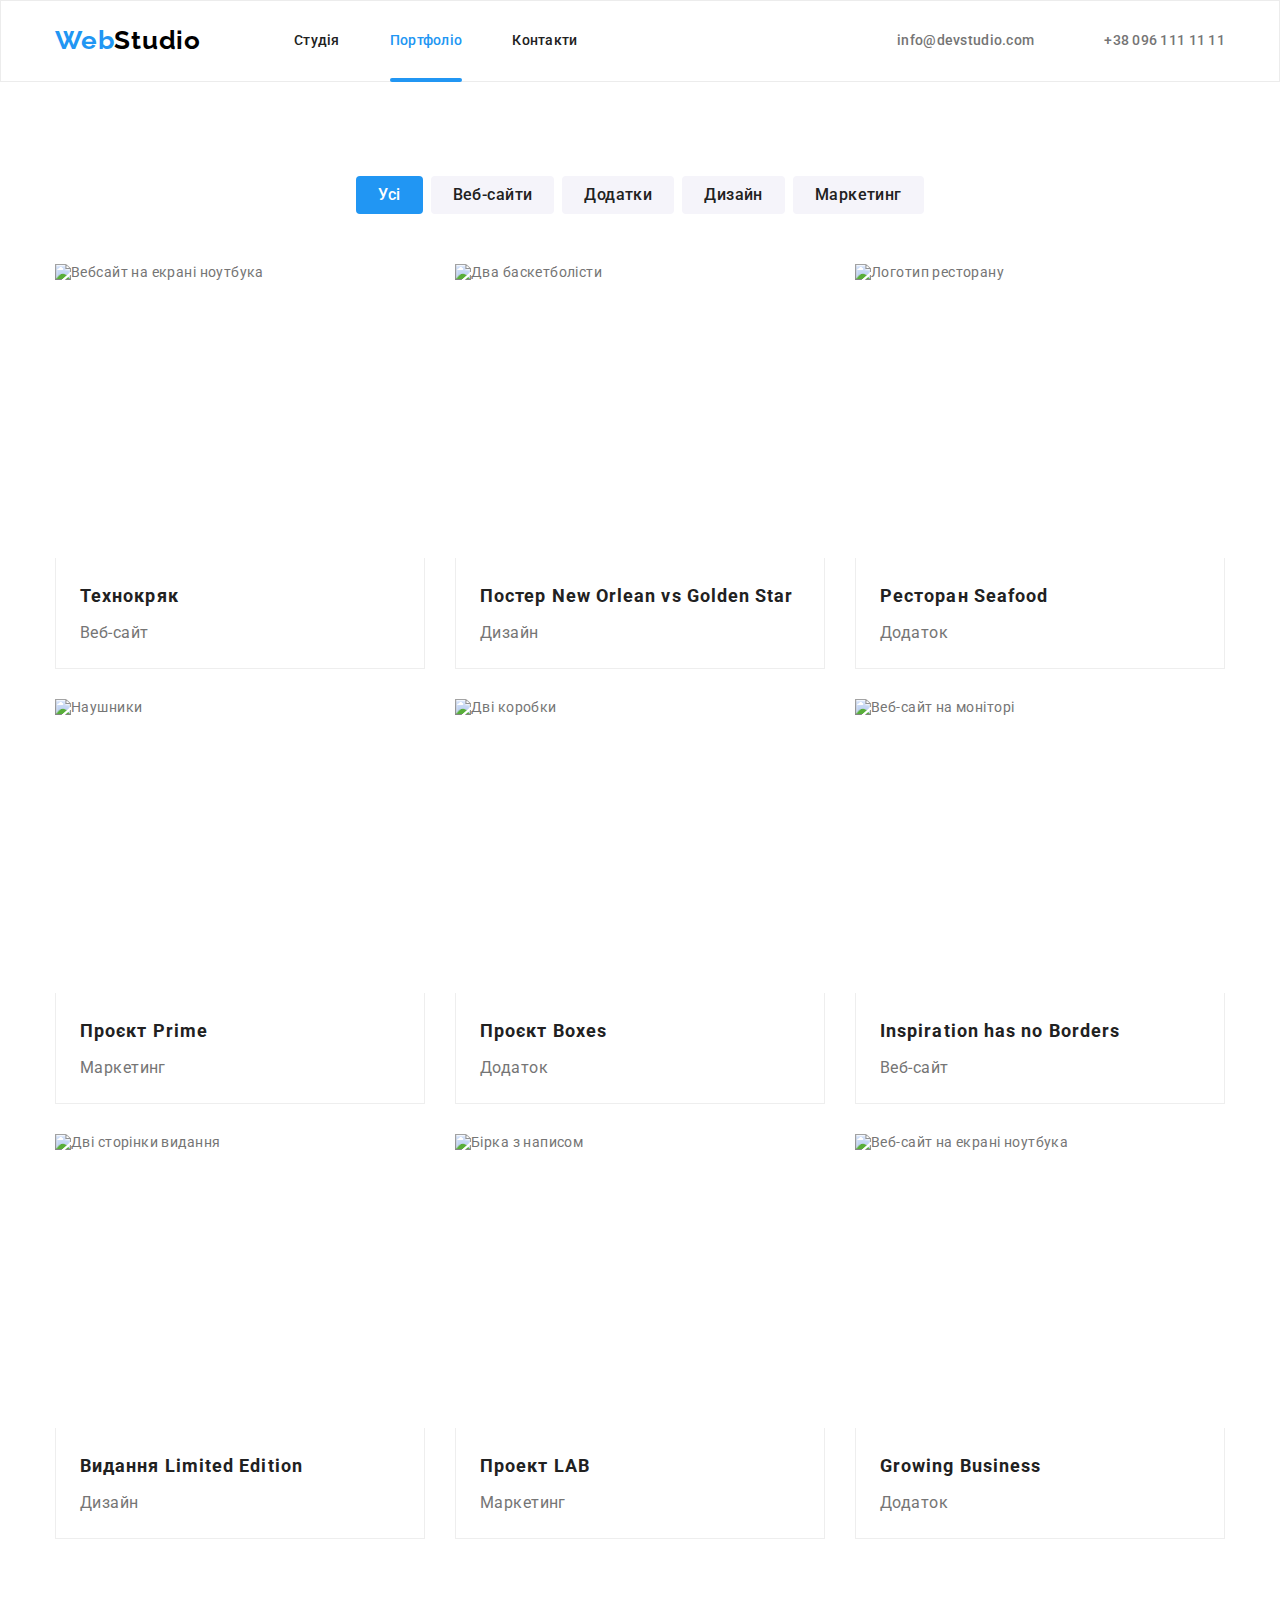
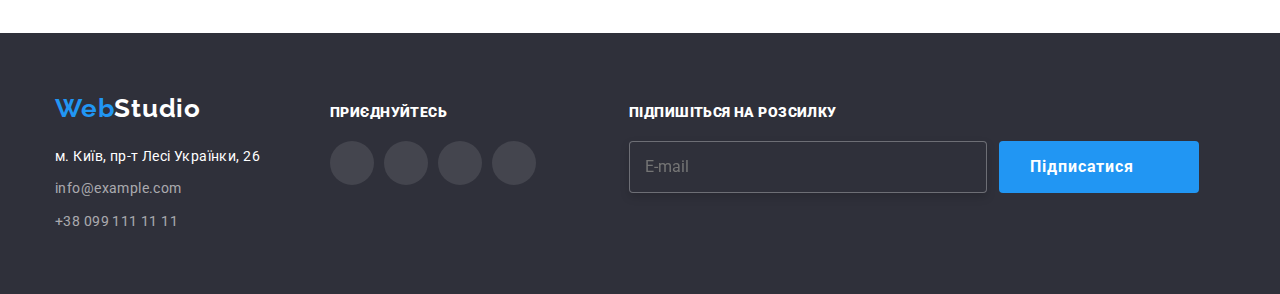
==== portfolio.html @ 6ce3f1c7 "Змінені класи за методологією BEM на всіх сторінках, підключений Sass" ====
<!DOCTYPE html>
<html lang="uk">
  <head>
    <meta charset="UTF-8" />
    <meta http-equiv="X-UA-Compatible" content="IE=edge" />
    <meta name="viewport" content="width=device-width, initial-scale=1.0" />
    <title>Document</title>
    <link rel="preconnect" href="https://fonts.googleapis.com" />
    <link rel="preconnect" href="https://fonts.gstatic.com" crossorigin />
    <link
      href="https://fonts.googleapis.com/css2?family=Raleway:wght@700&family=Roboto:wght@400;500;700;900&display=swap"
      rel="stylesheet"
    />
    <link
      rel="stylesheet"
      href="https://cdnjs.cloudflare.com/ajax/libs/modern-normalize/1.1.0/modern-normalize.min.css"
    />
    <link rel="stylesheet" href="./css/styles.css" />
  </head>
  <body>
    <!--Site header-->
    <header class="header">
      <div class="header__container container flex">
        <!-- Logo -->
        <a
          class="header__logo logo logo--dark list"
          href="./index.html"
          lang="en"
        >
          <span class="logo__part logo__part--accent">Web</span>Studio
        </a>

        <!-- Header navigation -->
        <nav class="nav flex">
          <ul class="nav__list list flex">
            <li class="nav__item">
              <a class="nav__link" href="./index.html">Студія</a>
            </li>
            <li class="nav__item">
              <a class="nav__link nav__link--current" href="./portfolio.html"
                >Портфоліо</a
              >
            </li>
            <li class="nav__item">
              <a class="nav__link" href="">Контакти</a>
            </li>
          </ul>
        </nav>

        <!-- Contacts of header -->
        <ul class="header__group list flex">
          <li class="header__item">
            <a class="header__link" href="mailto:info@devstudio.com" lang="en">
              <svg class="header__icon" width="16" height="12">
                <use href="./images/icon/icons.svg#message"></use>
              </svg>
              info@devstudio.com
            </a>
          </li>
          <li class="header__item">
            <a class="header__link" href="tel:+380961111111">
              <svg class="header__icon" width="10" height="16">
                <use href="./images/icon/icons.svg#tel"></use>
              </svg>
              +38 096 111 11 11
            </a>
          </li>
        </ul>
      </div>
    </header>

    <!-- Unique page content -->
    <main>
      <!-- Portfolio -->
      <section class="portfolio section">
        <div class="container">
          <h1 class="visually-hidden">Портфоліо</h1>
          <!-- Portfolio-button -->
          <ul class="portfolio__nav-list list flex">
            <li class="portfolio__nav-item">
              <button
                class="btn-secondary btn-secondary--current"
                type="button"
              >
                Усі
              </button>
            </li>
            <li class="portfolio__nav-item">
              <button class="btn-secondary" type="button">Веб-сайти</button>
            </li>
            <li class="portfolio__nav-item">
              <button class="btn-secondary" type="button">Додатки</button>
            </li>
            <li class="portfolio__nav-item">
              <button class="btn-secondary" type="button">Дизайн</button>
            </li>
            <li class="portfolio__nav-item">
              <button class="btn-secondary" type="button">Маркетинг</button>
            </li>
          </ul>

          <!-- Portfolio-examples -->
          <ul class="portfolio__examples list card-set">
            <li class="portfolio__ex-item card-set-item">
              <a class="portfolio__examples-box" href="">
                <div class="portfolio__overlay-box">
                  <img
                    src="./images/Portfolio/img-1.jpg"
                    alt="Вебсайт на екрані ноутбука"
                    width="370"
                    height="294"
                  />
                  <p class="portfolio__overlay">
                    Ресурс пропонує комплексні пропозиції з різним рівнем
                    функціоналу та сервісів. Все це дозволить відвідувачу
                    отримати вичерпні відомості про компанію чи приватну особу.
                  </p>
                </div>
                <div class="portfolio__title-box">
                  <h2 class="portfolio__title">Технокряк</h2>
                  <p class="portfolio__text">Веб-сайт</p>
                </div>
              </a>
            </li>
            <li class="portfolio__ex-item card-set-item">
              <a href="" class="portfolio__examples-box">
                <div class="portfolio__overlay-box">
                  <img
                    src="./images/Portfolio/img-2.jpg"
                    alt="Два баскетболісти"
                    width="370"
                    height="294"
                  />
                  <p class="portfolio__overlay">
                    Ресурс пропонує комплексні пропозиції з різним рівнем
                    функціоналу та сервісів. Все це дозволить відвідувачу
                    отримати вичерпні відомості про компанію чи приватну особу.
                  </p>
                </div>

                <div class="portfolio__title-box">
                  <h2 class="portfolio__title">
                    Постер New Orlean vs Golden Star
                  </h2>
                  <p class="portfolio__text">Дизайн</p>
                </div>
              </a>
            </li>
            <li class="portfolio__ex-item card-set-item">
              <a class="portfolio__examples-box" href="">
                <div class="portfolio__overlay-box">
                  <img
                    src="./images/Portfolio/img-3.jpg"
                    alt="Логотип ресторану"
                    width="370"
                    height="294"
                  />
                  <p class="portfolio__overlay">
                    Ресурс пропонує комплексні пропозиції з різним рівнем
                    функціоналу та сервісів. Все це дозволить відвідувачу
                    отримати вичерпні відомості про компанію чи приватну особу.
                  </p>
                </div>

                <div class="portfolio__title-box">
                  <h2 class="portfolio__title">Ресторан Seafood</h2>
                  <p class="portfolio__text">Додаток</p>
                </div>
              </a>
            </li>
            <li class="portfolio__ex-item card-set-item">
              <a class="portfolio__examples-box" href="">
                <div class="portfolio__overlay-box">
                  <img
                    src="./images/Portfolio/img-4.jpg"
                    alt="Наушники"
                    width="370"
                    height="294"
                  />
                  <p class="portfolio__overlay">
                    Ресурс пропонує комплексні пропозиції з різним рівнем
                    функціоналу та сервісів. Все це дозволить відвідувачу
                    отримати вичерпні відомості про компанію чи приватну особу.
                  </p>
                </div>

                <div class="portfolio__title-box">
                  <h2 class="portfolio__title">Проєкт Prime</h2>
                  <p class="portfolio__text">Маркетинг</p>
                </div>
              </a>
            </li>
            <li class="portfolio__ex-item card-set-item">
              <a class="portfolio__examples-box" href="">
                <div class="portfolio__overlay-box">
                  <img
                    src="./images/Portfolio/img-5.jpg"
                    alt="Дві коробки"
                    width="370"
                    height="294"
                  />
                  <p class="portfolio__overlay">
                    Ресурс пропонує комплексні пропозиції з різним рівнем
                    функціоналу та сервісів. Все це дозволить відвідувачу
                    отримати вичерпні відомості про компанію чи приватну особу.
                  </p>
                </div>

                <div class="portfolio__title-box">
                  <h2 class="portfolio__title">Проєкт Boxes</h2>
                  <p class="portfolio__text">Додаток</p>
                </div>
              </a>
            </li>
            <li class="portfolio__ex-item card-set-item">
              <a class="portfolio__examples-box" href="">
                <div class="portfolio__overlay-box">
                  <img
                    src="./images/Portfolio/img-6.jpg"
                    alt="Веб-сайт на моніторі"
                    width="370"
                    height="294"
                  />
                  <p class="portfolio__overlay">
                    Ресурс пропонує комплексні пропозиції з різним рівнем
                    функціоналу та сервісів. Все це дозволить відвідувачу
                    отримати вичерпні відомості про компанію чи приватну особу.
                  </p>
                </div>

                <div class="portfolio__title-box">
                  <h2 class="portfolio__title">Inspiration has no Borders</h2>
                  <p class="portfolio__text">Веб-сайт</p>
                </div>
              </a>
            </li>
            <li class="portfolio__ex-item card-set-item">
              <a class="portfolio__examples-box" href="">
                <div class="portfolio__overlay-box">
                  <img
                    src="./images/Portfolio/img-7.jpg"
                    alt="Дві сторінки видання"
                    width="370"
                    height="294"
                  />
                  <p class="portfolio__overlay">
                    Ресурс пропонує комплексні пропозиції з різним рівнем
                    функціоналу та сервісів. Все це дозволить відвідувачу
                    отримати вичерпні відомості про компанію чи приватну особу.
                  </p>
                </div>

                <div class="portfolio__title-box">
                  <h2 class="portfolio__title">Видання Limited Edition</h2>
                  <p class="portfolio__text">Дизайн</p>
                </div>
              </a>
            </li>
            <li class="portfolio__ex-item card-set-item">
              <a class="portfolio__examples-box" href="">
                <div class="portfolio__overlay-box">
                  <img
                    src="./images/Portfolio/img-8.jpg"
                    alt="Бірка з написом"
                    width="370"
                    height="294"
                  />
                  <p class="portfolio__overlay">
                    Ресурс пропонує комплексні пропозиції з різним рівнем
                    функціоналу та сервісів. Все це дозволить відвідувачу
                    отримати вичерпні відомості про компанію чи приватну особу.
                  </p>
                </div>

                <div class="portfolio__title-box">
                  <h2 class="portfolio__title">Проект LAB</h2>
                  <p class="portfolio__text">Маркетинг</p>
                </div>
              </a>
            </li>
            <li class="portfolio__ex-item card-set-item">
              <a class="portfolio__examples-box" href="">
                <div class="portfolio__overlay-box">
                  <img
                    src="./images/Portfolio/img-9.jpg"
                    alt="Веб-сайт на екрані ноутбука"
                    width="370"
                    height="294"
                  />
                  <p class="portfolio__overlay">
                    Ресурс пропонує комплексні пропозиції з різним рівнем
                    функціоналу та сервісів. Все це дозволить відвідувачу
                    отримати вичерпні відомості про компанію чи приватну особу.
                  </p>
                </div>

                <div class="portfolio__title-box">
                  <h2 class="portfolio__title">Growing Business</h2>
                  <p class="portfolio__text">Додаток</p>
                </div>
              </a>
            </li>
          </ul>
        </div>
      </section>
    </main>

    <!-- Site footer -->
    <footer class="footer">
      <div class="footer__container container flex">
        <div class="footer__box flex">
          <a
            class="footer__logo logo logo--light list"
            href="./index.html"
            lang="en"
          >
            <span class="logo__part logo__part--accent">Web</span>Studio
          </a>

          <address>
            <ul class="footer__contacts list flex">
              <li class="footer__item">
                <a
                  class="footer__link-address"
                  href="https://goo.gl/maps/7B43qDcCQsnkixif7"
                  target="_blank"
                  rel="noopener noreferrer"
                >
                  м. Київ, пр-т Лесі Українки, 26
                </a>
              </li>
              <li class="footer__item">
                <a
                  class="footer__link-touch"
                  href="mailto:info@example.com"
                  lang="en"
                  >info@example.com</a
                >
              </li>
              <li class="footer__item">
                <a class="footer__link-touch" href="tel:+380991111111"
                  >+38 099 111 11 11</a
                >
              </li>
            </ul>
          </address>
        </div>

        <!-- Join -->
        <div class="footer__join flex">
          <h2 class="footer__join-title">
            <strong>Приєднуйтесь</strong>
          </h2>
          <ul class="social list">
            <li class="social__item">
              <a
                class="social__link social__link--secondary"
                href=""
                target="_blank"
                rel="noopener nofollower"
                aria-label="Instagram"
              >
                <svg class="social__icon" width="20" height="20">
                  <use href="./images/icon/icons.svg#instagram"></use>
                </svg>
              </a>
            </li>
            <li class="social__item">
              <a
                class="social__link social__link--secondary"
                href=""
                target="_blank"
                rel="noopener nofollower"
                aria-label="Twitter"
              >
                <svg class="social__icon" width="20" height="20">
                  <use href="./images/icon/icons.svg#twitter"></use>
                </svg>
              </a>
            </li>
            <li class="social__item">
              <a
                class="social__link social__link--secondary"
                href=""
                target="_blank"
                rel="noopener nofollower"
                aria-label="Facebook"
              >
                <svg class="social__icon" width="20" height="20">
                  <use href="./images/icon/icons.svg#facebook"></use>
                </svg>
              </a>
            </li>
            <li class="social__item">
              <a
                class="social__link social__link--secondary"
                href=""
                target="_blank"
                rel="noopener nofollower"
                aria-label="LinkedIn"
              >
                <svg class="social__icon" width="20" height="20">
                  <use href="./images/icon/icons.svg#linkedin"></use>
                </svg>
              </a>
            </li>
          </ul>
        </div>

        <!-- Mailing -->
        <div class="footer__mailing flex">
          <h2 class="footer__mailing-title">
            <strong>Підпишіться на розсилку</strong>
          </h2>
          <form class="mail-form flex" name="mailing-form">
            <!-- <label> -->
            <input
              class="mail-form__input"
              type="email"
              name="mailing-email"
              placeholder="E-mail"
            />
            <!-- </label> -->
            <button class="btn-primary" type="submit">
              Підписатися
              <svg width="24" height="24">
                <use href="./images/icon/icons.svg#mailing-icon"></use>
              </svg>
            </button>
          </form>
        </div>
      </div>
    </footer>
  </body>
</html>
---- css/styles.css ----
:root {
    --accent-color: #2196F3;
    --primary-white-color: #FFFFFF;

    /* bg color */
    --secondary-bg-color: #F5F4FA;
    --hero-footer-bgc: #2F303A;
    --caption-bg-color: rgba(47, 48, 58, 0.8);
    --portf-overlay-bgc: rgba(33, 150, 243, 0.9);

    /* text color */
    --primary-text-color: #757575;
    --title-text-color: #212121;
    --primary-black-color: #000000;
    --contacts-footer-color: rgba(255, 255, 255, 0.6);

    /* for border */
    --header-border-cl: #ECECEC;
    --portfolio-border-cl: #EEEEEE;
    --btn-box-shadow: 0px 4px 4px rgba(0, 0, 0, 0.15);

    /* for flex */
    --indent: 30px;
    --item: 3;

    /* for svg */
    --svg-primary-color: #AFB1B8;
    --svg-bgc-footer: rgba(255, 255, 255, 0.1);

    /* for transition */
    --duration-timing: 250ms cubic-bezier(0.4, 0, 0.2, 1);

}

body {
    color: var(--primary-text-color);
    background-color: var(--primary-white-color);

    font-family: 'Roboto', sans-serif;
    font-size: 14px;
    letter-spacing: 0.03em;
}

/* Утиліти */
h1, h2, h3, h4, h5, h6, p {
    margin-top: 0;
    margin-bottom: 0;
}

a {
    text-decoration: none;
    color: currentColor;
}

img {
    display: block;
    max-width: 100%;
    height: auto;
}

svg {
    fill: currentColor;
}

/* Visually hidden */
.visually-hidden {
    position: absolute;
    width: 1px;
    height: 1px;
    margin: -1px;
    border: 0;
    padding: 0;
    white-space: nowrap;
    clip-path: inset(100%);
    clip: rect(0 0 0 0);
    overflow: hidden;
}

.list {
    margin: 0;
    padding: 0;
    list-style: none;
}

.container {
    margin-left: auto;
    margin-right: auto;
    width: 1200px;
    padding-left: 15px;
    padding-right: 15px;
}

/* Section / Title / Subtitle */
.section {
    padding-top: 94px;
    padding-bottom: 94px;
}

.section-title {
    margin-bottom: 50px;
    color: var(--title-text-color);

    font-size: 36px;
    line-height: 1.16;
    text-align: center;
}

.subtitle {
    margin-bottom: 10px;

    line-height: 1.14;
    text-transform: uppercase;
}

/* For flex */
.flex {
    display: flex;
}

.card-set {
    display: flex;
    flex-wrap: wrap;
    gap: var(--indent);
}

.card-set-item {
    flex-basis: calc((100% - var(--indent) * (var(--item) - 1)) / var(--item));
}

/* LOGO */
.logo {
    display: block;

    font-family: 'Raleway', sans-serif;
    font-weight: 700;
    font-size: 26px;
    line-height: 1.2;
    letter-spacing: 0.03em;
    text-decoration: none;
}

.logo--dark {
    color: var(--primary-black-color);
}

.logo--light {
    color: var(--primary-white-color);
}

.logo__part--accent {
    color: var(--accent-color);
}

/* SOCIAL LINKS */
.social {
    display: flex;
    align-items: center;
    justify-content: center;
    gap: 10px;

}

.social__link {
    display: flex;
    width: 44px;
    height: 44px;
    border-radius: 50%;

    align-items: center;
    justify-content: center;
}

.social__icon {
    fill: currentColor;
}

/* social link primary (section "team") */
.social__link--primary {
    color: var(--svg-primary-color);
    transition: color var(--duration-timing), background-color var(--duration-timing);
}

.social__link--primary:hover,
.social__link--primary:focus {
    background-color: var(--accent-color);
    color: var(--primary-white-color);
}
/* social link secondary (section "footer") */
.social__link--secondary {
    color: var(--primary-white-color);
    background-color: var(--svg-bgc-footer);
    
    transition: background-color var(--duration-timing);
}

.social__link--secondary:hover,
.social__link--secondary:focus {
    background-color: var(--accent-color);
}

/* BUTTON */
.btn-primary {
    display: flex;
    align-items: center;
    justify-content: center;
    gap: 10px;

    min-width: 200px;
    min-height: 50px;
    padding-top: 10px;
    padding-bottom: 10px;

    font-family: inherit;
    font-weight: 700;
    font-size: 16px;
    line-height: 1.88;
    letter-spacing: 0.06em;

    cursor: pointer;

    border: 0;
    border-radius: 4px;
    background-color: var(--accent-color);
    color: var(--primary-white-color);

    transition: box-shadow var(--duration-timing);
}

.btn-primary:hover,
.btn-primary:focus {
    box-shadow: var(--btn-box-shadow);
}

.btn-secondary {
    padding: 6px 22px;

    font-family: inherit;
    font-weight: 500;
    font-size: 16px;
    line-height: 1.63;
    letter-spacing: inherit;

    cursor: pointer;

    border: 0;
    border-radius: 4px;
    background-color: var(--secondary-bg-color);
    color: var(--title-text-color);

    transition: color var(--duration-timing), background-color var(--duration-timing), box-shadow var(--duration-timing);
}

.btn-secondary--current {
    background-color: var(--accent-color);
    color: var(--primary-white-color);
}

.btn-secondary:hover,
.btn-secondary:focus {
    background-color: var(--accent-color);
    color: var(--primary-white-color);

    box-shadow: 0px 3px 1px rgba(0, 0, 0, 0.1), 0px 1px 2px rgba(0, 0, 0, 0.08), 0px 2px 2px rgba(0, 0, 0, 0.12);
}

/* Close btn */
.close-btn {
    position: absolute;
    top: 8px;
    right: 8px;

    display: flex;
    align-items: center;
    justify-content: center;
    width: 30px;
    height: 30px;
    padding: 0;

    border: 1px solid rgba(0, 0, 0, 0.1);
    border-radius: 50%;
    background-color: var(--primary-white-color);

    cursor: pointer;
}


.close-btn__icon {
    display: flex;
    align-items: center;
    justify-content: center;

    transition: fill var(--duration-timing);
}

.close-btn:hover .close-btn__icon,
.close-btn:focus .close-btn__icon {
    fill: var(--accent-color);
}


/* Page "Студія" */

/* Header */
.header {
    border: 1px solid var(--header-border-cl);
}

.header__container {
    align-items: center;
}

.header__logo {
    margin-right: 93px;
}

/* Header navigation */
.nav__list {
    display: flex;
    align-items: center;
    gap: 50px;
}

.nav__link {
    position: relative;
    display: block;
    padding-top: 32px;
    padding-bottom: 32px;

    color: var(--title-text-color);

    font-weight: 500;
    line-height: 1.14;
    letter-spacing: 0.02em;

    transition: color var(--duration-timing);
}

.nav__link:hover,
.nav__link:focus {
    color: var(--accent-color);
}

.nav__link--current {
    color: var(--accent-color);
}

.nav__link--current::after {
    content: '';
    display: block;
    position: absolute;
    left: 0;
    bottom: -1px;
    
    width: 100%;
    height: 4px;
    border-radius: 2px;
    
    background-color: currentColor;
}

/* Header contacts */
.header__group {
    margin-left: auto;
    align-self: center;
    gap: 50px;
}

.header__link {
    display: flex;
    gap: 10px;
    padding-top: 32px;
    padding-bottom: 32px;

    color: var(--primary-text-color);

    font-weight: 500;
    line-height: 1.14;
    letter-spacing: 0.02em;
    text-decoration: none;

    transition: color var(--duration-timing);
}

.header__link:hover,
.header__link:focus {
    color: var(--accent-color);
}

/* Hero */
.hero {
    max-width: 1600px;
    margin-left: auto;
    margin-right: auto;
    padding-top: 200px;
    padding-bottom: 200px;

    background-image: linear-gradient(to right, rgba(47, 48, 58, 0.4), rgba(47, 48, 58, 0.4)), url(../images/hero/hero-img.jpg);
    background-color: var(--hero-footer-bgc);

}

.hero__container {
    flex-direction: column;
    align-items: center;
}

.hero__title {
    margin-bottom: 30px;
    width: 696px;

    color: var(--primary-white-color);

    font-weight: 900;
    font-size: 44px;
    line-height: 1.36;
    text-align: center;
    letter-spacing: 0.06em;
    text-transform: uppercase;
}

.hero__btn-primary {
    min-width: 216px;
    padding-left: 32px;
    padding-right: 32px;
}


/* Features */
.features__item {
    --item: 4;
}

.features__icon-box {
    width: 270px;
    height: 120px;
    margin-bottom: 30px;

    align-items: center;
    justify-content: center;

    background-color: var(--secondary-bg-color);
    border-radius: 4px;
}

.features__subtitle {
    color: var(--title-text-color);
}

.features__text {
    line-height: 1.71;
}

/* Work */

.work {
    padding-top: 0;
}

.work__item {
    position: relative;
}

.work__subtitle {
    position: absolute;
    left: 0;
    bottom: 0;
    z-index: 2;

    width: 370px;
    margin-bottom: 0;
    padding-top: 27px;
    padding-bottom: 27px;

    font-weight: 700;
    text-align: center;
    
    
    color: var(--primary-white-color);
    background-color: var(--caption-bg-color);
}

/* Team */
.team {
    background-color: var(--secondary-bg-color);
}

.team__list {
    --item: 4;
}

.team__item {
    box-shadow: 0px 1px 3px rgba(0, 0, 0, 0.12), 0px 1px 1px rgba(0, 0, 0, 0.14), 0px 2px 1px rgba(0, 0, 0, 0.2);
    border-radius: 0px 0px 4px 4px;
    
    background-color: var(--primary-white-color);
}

.team__employee-box {
    padding-top: 30px;
    padding-bottom: 30px;
    padding-left: 10px;
    padding-right: 10px;
}

.team__employee {
    margin-bottom: 10px;

    color: var(--title-text-color);

    font-weight: 500;
    font-size: 16px;
    line-height: 1.19;
    text-align: center;
}

.team__text {
    font-size: 16px;
    line-height: 1.19;
    text-align: center;

    margin-bottom: 16px;
}

/* Client */
.client__list {
    display: flex;
    gap: var(--indent);

    align-items: center;
    justify-content: center;
}

.client__link {
    display: flex;
    width: 170px;
    height: 92px;
    border: 1px solid var(--svg-primary-color);
    border-radius: 4px;

    align-items: center;
    justify-content: center;

    color: var(--svg-primary-color);

    transition: color var(--duration-timing), border var(--duration-timing);
}

.client__link:hover,
.client__link:focus {
    border: 1px solid var(--accent-color);
    color: var(--accent-color)
}

/* Footer */
.footer {
    padding-top: 60px;
    padding-bottom: 60px;

    background-color: var(--hero-footer-bgc)
}

.footer__container {
    align-items: baseline;
}

.footer__box {
    flex-direction: column;
}

.footer__logo {
    margin-bottom: 20px;
}

/* Footer contacts */

.footer__contacts {
    flex-direction: column;
}

.footer__item {
    color: var(--contacts-footer-color);

    line-height: 1.71;
    font-style: normal;

    text-decoration: none;
}

.footer__link-address {
    color: var(--primary-white-color);
}

.footer__link-touch {
    transition: color var(--duration-timing);
}

.footer__link-touch:hover,
.footer__link-touch:focus {
    color: var(--accent-color);
}

.footer__item:not(:last-child) {
    margin-bottom: 9px;
}

/* Join */
.footer__join {
    flex-direction: column;
    align-items: baseline;

    margin-left: 70px;
}

.footer__join-title {
    margin-bottom: 20px;

    font-size: 14px;
    line-height: 1.14;
    text-transform: uppercase;
    
    color: var(--primary-white-color)
}

/* Mailing */
.footer__mailing {
    flex-direction: column;
    align-items: baseline;

    margin-left: 93px;
}

.footer__mailing-title {
    margin-bottom: 20px;
    
    font-size: 14px;
    line-height: 1.14;
    text-transform: uppercase;
    
    color: var(--primary-white-color);
}

.mail-form {
    gap: 12px;
}

.mail-form__input {
    min-width: 358px;
    min-height: 50px;
    padding: 15px;

    font-size: 16px;
    line-height: 1.25;
  
    color: var(--contacts-footer-color);
    background-color: var(--hero-footer-bgc);
    border: 1px solid rgba(255, 255, 255, 0.3);
    filter: drop-shadow(0px 4px 4px rgba(0, 0, 0, 0.15));
    border-radius: 4px;
}


/* Backdrop */
.backdrop--hidden {
    opacity: 0;
    visibility: hidden;
    pointer-events: none;
}

.backdrop {
    position: fixed;
    top: 0;
    left: 0;
    width: 100%;
    height: 100%;
    z-index: 3;

    background-color: rgba(0, 0, 0, 0.2);

   opacity: 1;
   transition: opacity var(--duration-timing);
}

/* Order modal */
.order-modal {
    position: absolute;
    top: 50%;
    left: 50%;

    min-width: 528px;
    min-height: 581px;
    padding: 40px;

    background-color: var(--primary-white-color);
    box-shadow: 0px 1px 3px rgba(0, 0, 0, 0.12), 0px 1px 1px rgba(0, 0, 0, 0.14), 0px 2px 1px rgba(0, 0, 0, 0.2);
    border-radius: 4px;

    transform: translate(-50%, -50%) scale(1);
    transition: transform var(--duration-timing);
}

.backdrop--hidden .order-modal {
    transform: translate(-50%, -50%) scale(1.2);
}


/* Order group (user data) */

.order-modal__form-title {
    display: block;
    margin-bottom: 12px;

    font-size: 20px;
    line-height: 1.15;
    text-align: center;

    color: var(--title-text-color);
} 

.order-modal__group {
    margin-bottom: 20px;
}

.order-modal__wrap {
    position: relative;

    display: flex;
    flex-direction: column;
    gap: 4px;
    margin-bottom: 10px;
}

.order-modal__wrap:last-child {
    margin-bottom: 0;
}

.order-modal__label {
    font-size: 12px;
    line-height: 1.17;
    letter-spacing: 0.01em;
    
    color: var(--primary-text-color);
}

.order-modal__field {
    width: 100%;
    padding: 11px 42px;

    line-height: 1.17;
    letter-spacing: 0.01em;

    border: 1px solid rgba(33, 33, 33, 0.2);
    border-radius: 4px;
    outline: transparent;

    transition: border-color var(--duration-timing);
}

.order-modal__field:focus {
    border-color: var(--accent-color);
}

.order-modal__icon {
    position: absolute;
    display: block;
    bottom: 11px;
    left: 11px;

    fill: var(--title-text-color);

    transition: fill var(--duration-timing);
}

.order-modal__field:focus + .order-modal__icon {
    fill: var(--accent-color);
}

.order-modal__comment {
    width: 100%;
    min-height: 120px;
    padding: 12px 16px;
    resize: none;

    font-size: 12px;
    line-height: 1.17;
    letter-spacing: 0.01em;
    
    color: rgba(117, 117, 117, 0.5);
    border: 1px solid rgba(33, 33, 33, 0.2);
    border-radius: 4px;
    outline: transparent;

    transition: border-color var(--duration-timing);
}

.order-modal__comment:focus {
    border-color: var(--accent-color);
}

/* Order agreement */
.order-modal__agreement {
    align-items: center;
    justify-content: center;
    gap: 8px;
    margin-bottom: 30px;
}

.order-modal__uncheck {
    fill: var(--title-text-color);
}

.order-modal__checkbox:checked + .order-modal__check-icon > .order-modal__uncheck {
    opacity: 0;
}

.order-modal__check {
    opacity: 0;
}

.order-modal__checkbox:checked+.order-modal__check-icon > .order-modal__check {
    opacity: 1;
}

.order-modal__text {
    line-height: 1.71;

    color: var(--primary-text-color);
}

.order-modal__link {
    color: var(--accent-color);
    text-underline-position: under;
}

.order-modal__btn-primary {
    margin-left: auto;
    margin-right: auto;
}


/* Page "Портфоліо" */

/* Portfolio-button */
.portfolio__nav-list {
    justify-content: center;
    gap: 8px;
    margin-bottom: 50px;
}

/* Portfolio-examples */
.portfolio__examples-box {
    display: block;
    text-decoration: none;

    transition: box-shadow var(--duration-timing);
}

.portfolio__examples-box:hover,
.portfolio__examples-box:focus {
    box-shadow: 0px 1px 1px rgb(0 0 0 / 12%), 0px 4px 4px rgb(0 0 0 / 6%), 1px 4px 6px rgb(0 0 0 / 16%);
}

.portfolio__overlay-box {
    position: relative;
    overflow: hidden;
}

.portfolio__overlay {
    position: absolute;
    width: 100%;
    height: 100%;
    top: 0;
    left: 0;

    display: flex;
    align-items: center;
    padding: 24px;
    font-weight: 400;
    font-size: 18px;
    line-height: 1.56;

    transition: transform var(--duration-timing);
    transform: translateY(100%);

    color: var(--primary-white-color);
    background-color: var(--portf-overlay-bgc);

}

.portfolio__overlay-box:hover .portfolio__overlay {
    transform: translateY(0);
}

.portfolio__title-box {
    padding-top: 20px;
    padding-bottom: 20px;
    padding-left: 24px;
    padding-right: 24px;

    border: 1px solid var(--portfolio-border-cl);
    border-top: 0;
}

.portfolio__title {
    text-decoration: none;
    margin-bottom: 4px;

    color: var(--title-text-color);
        
    font-size: 18px;
    line-height: 2;
    letter-spacing: 0.06em;
}

.portfolio__text {
    color: var(--primary-text-color);

    font-size: 16px;
    line-height: 1.88;
}
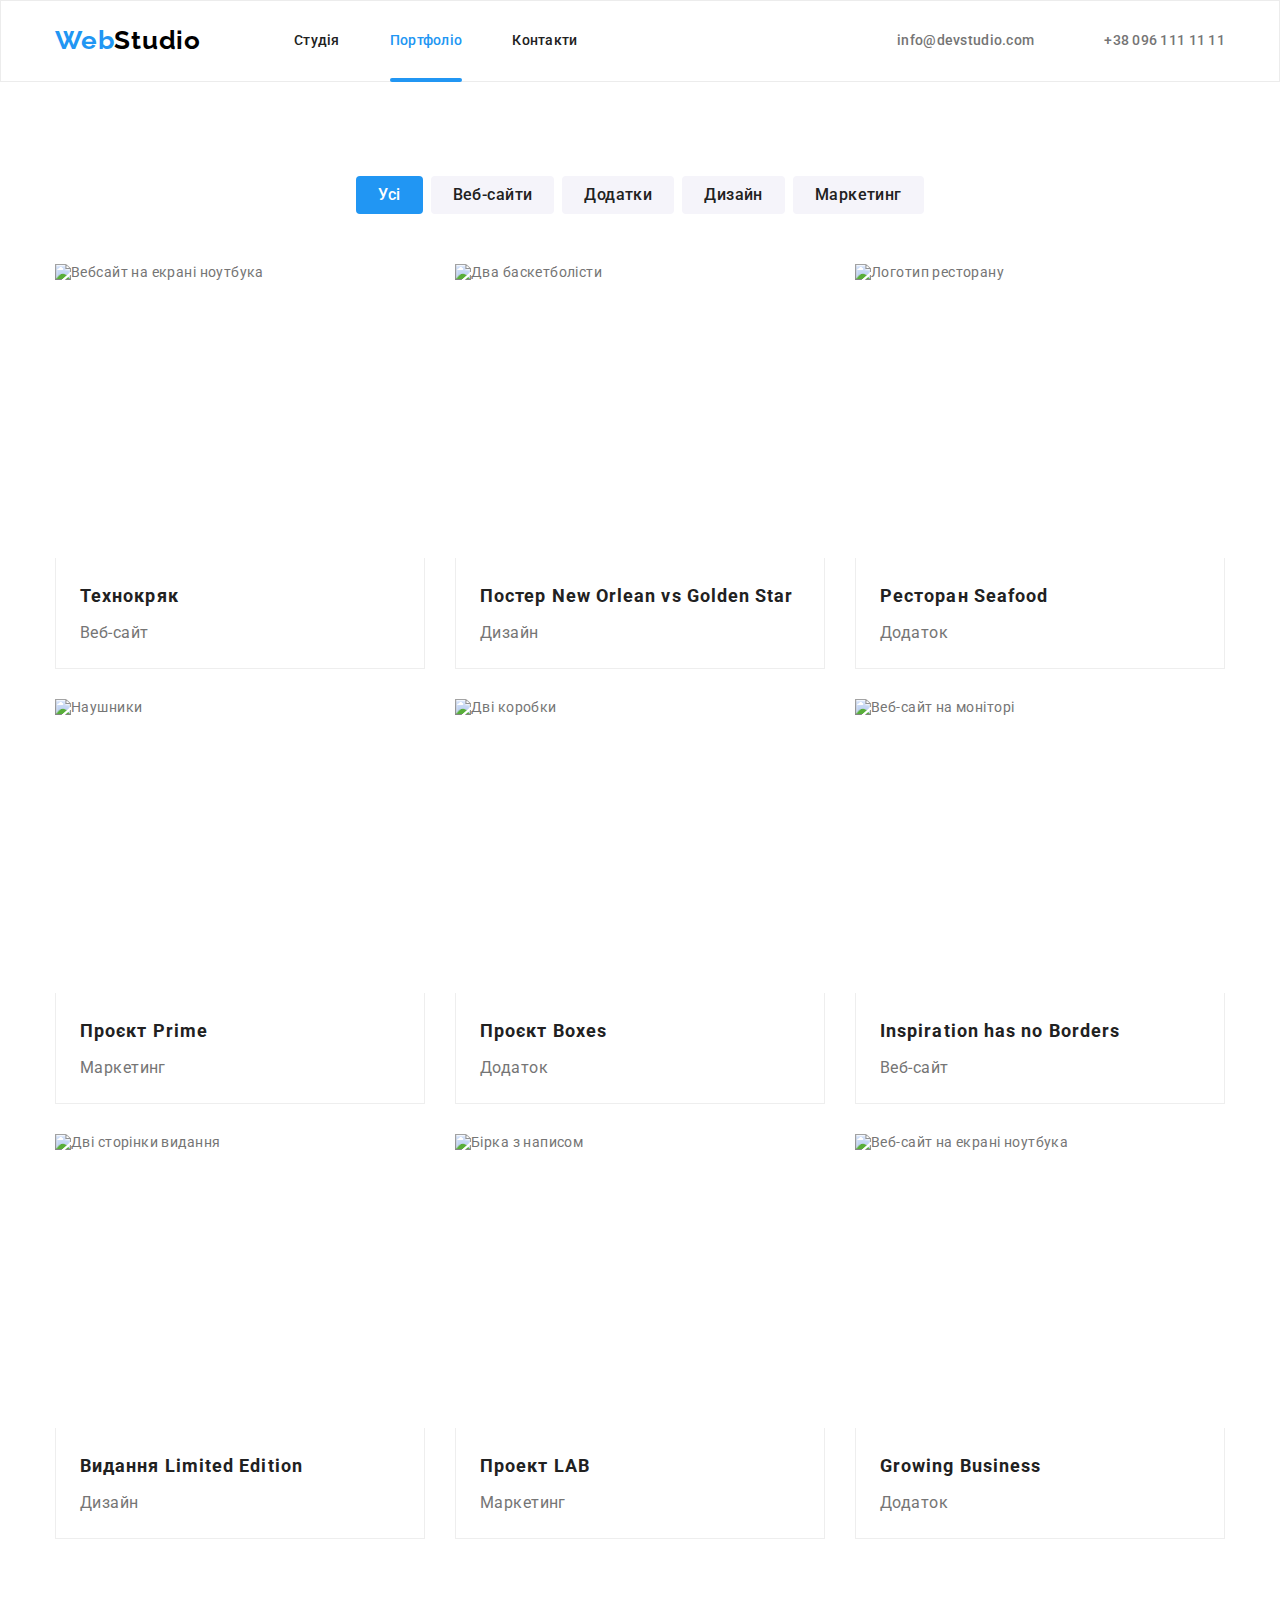
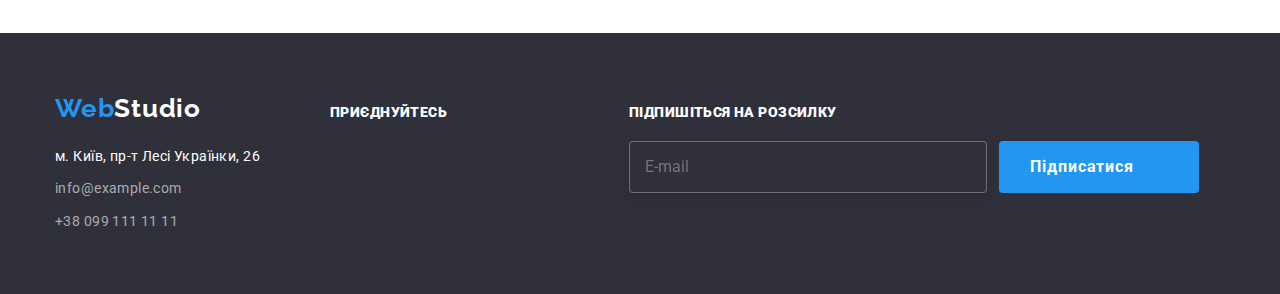
==== commit 7a69f695: "Зроблений рефакторинг зі змінними та плейсхолдерами" ====
--- a/portfolio.html
+++ b/portfolio.html
@@ -15,24 +15,20 @@
       rel="stylesheet"
       href="https://cdnjs.cloudflare.com/ajax/libs/modern-normalize/1.1.0/modern-normalize.min.css"
     />
-    <link rel="stylesheet" href="./css/styles.css" />
+    <link rel="stylesheet" href="./css/main.min.css" />
   </head>
   <body>
     <!--Site header-->
     <header class="header">
       <div class="header__container container flex">
         <!-- Logo -->
-        <a
-          class="header__logo logo logo--dark list"
-          href="./index.html"
-          lang="en"
-        >
+        <a class="header__logo logo logo--dark" href="./index.html" lang="en">
           <span class="logo__part logo__part--accent">Web</span>Studio
         </a>
 
         <!-- Header navigation -->
         <nav class="nav flex">
-          <ul class="nav__list list flex">
+          <ul class="nav__list flex">
             <li class="nav__item">
               <a class="nav__link" href="./index.html">Студія</a>
             </li>
@@ -48,7 +44,7 @@
         </nav>
 
         <!-- Contacts of header -->
-        <ul class="header__group list flex">
+        <ul class="header__group flex">
           <li class="header__item">
             <a class="header__link" href="mailto:info@devstudio.com" lang="en">
               <svg class="header__icon" width="16" height="12">
@@ -76,7 +72,7 @@
         <div class="container">
           <h1 class="visually-hidden">Портфоліо</h1>
           <!-- Portfolio-button -->
-          <ul class="portfolio__nav-list list flex">
+          <ul class="portfolio__nav-list flex">
             <li class="portfolio__nav-item">
               <button
                 class="btn-secondary btn-secondary--current"
@@ -100,203 +96,203 @@
           </ul>
 
           <!-- Portfolio-examples -->
-          <ul class="portfolio__examples list card-set">
-            <li class="portfolio__ex-item card-set-item">
-              <a class="portfolio__examples-box" href="">
-                <div class="portfolio__overlay-box">
+          <ul class="projects card-set">
+            <li class="projects__item card-set-item">
+              <a class="projects__link" href="">
+                <div class="projects__overlay-box">
                   <img
                     src="./images/Portfolio/img-1.jpg"
                     alt="Вебсайт на екрані ноутбука"
                     width="370"
                     height="294"
                   />
-                  <p class="portfolio__overlay">
-                    Ресурс пропонує комплексні пропозиції з різним рівнем
-                    функціоналу та сервісів. Все це дозволить відвідувачу
-                    отримати вичерпні відомості про компанію чи приватну особу.
-                  </p>
-                </div>
-                <div class="portfolio__title-box">
-                  <h2 class="portfolio__title">Технокряк</h2>
-                  <p class="portfolio__text">Веб-сайт</p>
-                </div>
-              </a>
-            </li>
-            <li class="portfolio__ex-item card-set-item">
-              <a href="" class="portfolio__examples-box">
-                <div class="portfolio__overlay-box">
+                  <p class="projects__overlay-txt">
+                    Ресурс пропонує комплексні пропозиції з різним рівнем
+                    функціоналу та сервісів. Все це дозволить відвідувачу
+                    отримати вичерпні відомості про компанію чи приватну особу.
+                  </p>
+                </div>
+                <div class="projects__about">
+                  <h2 class="projects__title">Технокряк</h2>
+                  <p class="projects__text">Веб-сайт</p>
+                </div>
+              </a>
+            </li>
+            <li class="projects__item card-set-item">
+              <a href="" class="projects__link">
+                <div class="projects__overlay-box">
                   <img
                     src="./images/Portfolio/img-2.jpg"
                     alt="Два баскетболісти"
                     width="370"
                     height="294"
                   />
-                  <p class="portfolio__overlay">
-                    Ресурс пропонує комплексні пропозиції з різним рівнем
-                    функціоналу та сервісів. Все це дозволить відвідувачу
-                    отримати вичерпні відомості про компанію чи приватну особу.
-                  </p>
-                </div>
-
-                <div class="portfolio__title-box">
-                  <h2 class="portfolio__title">
+                  <p class="projects__overlay-txt">
+                    Ресурс пропонує комплексні пропозиції з різним рівнем
+                    функціоналу та сервісів. Все це дозволить відвідувачу
+                    отримати вичерпні відомості про компанію чи приватну особу.
+                  </p>
+                </div>
+
+                <div class="projects__about">
+                  <h2 class="projects__title">
                     Постер New Orlean vs Golden Star
                   </h2>
-                  <p class="portfolio__text">Дизайн</p>
-                </div>
-              </a>
-            </li>
-            <li class="portfolio__ex-item card-set-item">
-              <a class="portfolio__examples-box" href="">
-                <div class="portfolio__overlay-box">
+                  <p class="projects__text">Дизайн</p>
+                </div>
+              </a>
+            </li>
+            <li class="projects__item card-set-item">
+              <a class="projects__link" href="">
+                <div class="projects__overlay-box">
                   <img
                     src="./images/Portfolio/img-3.jpg"
                     alt="Логотип ресторану"
                     width="370"
                     height="294"
                   />
-                  <p class="portfolio__overlay">
-                    Ресурс пропонує комплексні пропозиції з різним рівнем
-                    функціоналу та сервісів. Все це дозволить відвідувачу
-                    отримати вичерпні відомості про компанію чи приватну особу.
-                  </p>
-                </div>
-
-                <div class="portfolio__title-box">
-                  <h2 class="portfolio__title">Ресторан Seafood</h2>
-                  <p class="portfolio__text">Додаток</p>
-                </div>
-              </a>
-            </li>
-            <li class="portfolio__ex-item card-set-item">
-              <a class="portfolio__examples-box" href="">
-                <div class="portfolio__overlay-box">
+                  <p class="projects__overlay-txt">
+                    Ресурс пропонує комплексні пропозиції з різним рівнем
+                    функціоналу та сервісів. Все це дозволить відвідувачу
+                    отримати вичерпні відомості про компанію чи приватну особу.
+                  </p>
+                </div>
+
+                <div class="projects__about">
+                  <h2 class="projects__title">Ресторан Seafood</h2>
+                  <p class="projects__text">Додаток</p>
+                </div>
+              </a>
+            </li>
+            <li class="projects__item card-set-item">
+              <a class="projects__link" href="">
+                <div class="projects__overlay-box">
                   <img
                     src="./images/Portfolio/img-4.jpg"
                     alt="Наушники"
                     width="370"
                     height="294"
                   />
-                  <p class="portfolio__overlay">
-                    Ресурс пропонує комплексні пропозиції з різним рівнем
-                    функціоналу та сервісів. Все це дозволить відвідувачу
-                    отримати вичерпні відомості про компанію чи приватну особу.
-                  </p>
-                </div>
-
-                <div class="portfolio__title-box">
-                  <h2 class="portfolio__title">Проєкт Prime</h2>
-                  <p class="portfolio__text">Маркетинг</p>
-                </div>
-              </a>
-            </li>
-            <li class="portfolio__ex-item card-set-item">
-              <a class="portfolio__examples-box" href="">
-                <div class="portfolio__overlay-box">
+                  <p class="projects__overlay-txt">
+                    Ресурс пропонує комплексні пропозиції з різним рівнем
+                    функціоналу та сервісів. Все це дозволить відвідувачу
+                    отримати вичерпні відомості про компанію чи приватну особу.
+                  </p>
+                </div>
+
+                <div class="projects__about">
+                  <h2 class="projects__title">Проєкт Prime</h2>
+                  <p class="projects__text">Маркетинг</p>
+                </div>
+              </a>
+            </li>
+            <li class="projects__item card-set-item">
+              <a class="projects__link" href="">
+                <div class="projects__overlay-box">
                   <img
                     src="./images/Portfolio/img-5.jpg"
                     alt="Дві коробки"
                     width="370"
                     height="294"
                   />
-                  <p class="portfolio__overlay">
-                    Ресурс пропонує комплексні пропозиції з різним рівнем
-                    функціоналу та сервісів. Все це дозволить відвідувачу
-                    отримати вичерпні відомості про компанію чи приватну особу.
-                  </p>
-                </div>
-
-                <div class="portfolio__title-box">
-                  <h2 class="portfolio__title">Проєкт Boxes</h2>
-                  <p class="portfolio__text">Додаток</p>
-                </div>
-              </a>
-            </li>
-            <li class="portfolio__ex-item card-set-item">
-              <a class="portfolio__examples-box" href="">
-                <div class="portfolio__overlay-box">
+                  <p class="projects__overlay-txt">
+                    Ресурс пропонує комплексні пропозиції з різним рівнем
+                    функціоналу та сервісів. Все це дозволить відвідувачу
+                    отримати вичерпні відомості про компанію чи приватну особу.
+                  </p>
+                </div>
+
+                <div class="projects__about">
+                  <h2 class="projects__title">Проєкт Boxes</h2>
+                  <p class="projects__text">Додаток</p>
+                </div>
+              </a>
+            </li>
+            <li class="projects__item card-set-item">
+              <a class="projects__link" href="">
+                <div class="projects__overlay-box">
                   <img
                     src="./images/Portfolio/img-6.jpg"
                     alt="Веб-сайт на моніторі"
                     width="370"
                     height="294"
                   />
-                  <p class="portfolio__overlay">
-                    Ресурс пропонує комплексні пропозиції з різним рівнем
-                    функціоналу та сервісів. Все це дозволить відвідувачу
-                    отримати вичерпні відомості про компанію чи приватну особу.
-                  </p>
-                </div>
-
-                <div class="portfolio__title-box">
-                  <h2 class="portfolio__title">Inspiration has no Borders</h2>
-                  <p class="portfolio__text">Веб-сайт</p>
-                </div>
-              </a>
-            </li>
-            <li class="portfolio__ex-item card-set-item">
-              <a class="portfolio__examples-box" href="">
-                <div class="portfolio__overlay-box">
+                  <p class="projects__overlay-txt">
+                    Ресурс пропонує комплексні пропозиції з різним рівнем
+                    функціоналу та сервісів. Все це дозволить відвідувачу
+                    отримати вичерпні відомості про компанію чи приватну особу.
+                  </p>
+                </div>
+
+                <div class="projects__about">
+                  <h2 class="projects__title">Inspiration has no Borders</h2>
+                  <p class="projects__text">Веб-сайт</p>
+                </div>
+              </a>
+            </li>
+            <li class="projects__item card-set-item">
+              <a class="projects__link" href="">
+                <div class="projects__overlay-box">
                   <img
                     src="./images/Portfolio/img-7.jpg"
                     alt="Дві сторінки видання"
                     width="370"
                     height="294"
                   />
-                  <p class="portfolio__overlay">
-                    Ресурс пропонує комплексні пропозиції з різним рівнем
-                    функціоналу та сервісів. Все це дозволить відвідувачу
-                    отримати вичерпні відомості про компанію чи приватну особу.
-                  </p>
-                </div>
-
-                <div class="portfolio__title-box">
-                  <h2 class="portfolio__title">Видання Limited Edition</h2>
-                  <p class="portfolio__text">Дизайн</p>
-                </div>
-              </a>
-            </li>
-            <li class="portfolio__ex-item card-set-item">
-              <a class="portfolio__examples-box" href="">
-                <div class="portfolio__overlay-box">
+                  <p class="projects__overlay-txt">
+                    Ресурс пропонує комплексні пропозиції з різним рівнем
+                    функціоналу та сервісів. Все це дозволить відвідувачу
+                    отримати вичерпні відомості про компанію чи приватну особу.
+                  </p>
+                </div>
+
+                <div class="projects__about">
+                  <h2 class="projects__title">Видання Limited Edition</h2>
+                  <p class="projects__text">Дизайн</p>
+                </div>
+              </a>
+            </li>
+            <li class="projects__item card-set-item">
+              <a class="projects__link" href="">
+                <div class="projects__overlay-box">
                   <img
                     src="./images/Portfolio/img-8.jpg"
                     alt="Бірка з написом"
                     width="370"
                     height="294"
                   />
-                  <p class="portfolio__overlay">
-                    Ресурс пропонує комплексні пропозиції з різним рівнем
-                    функціоналу та сервісів. Все це дозволить відвідувачу
-                    отримати вичерпні відомості про компанію чи приватну особу.
-                  </p>
-                </div>
-
-                <div class="portfolio__title-box">
-                  <h2 class="portfolio__title">Проект LAB</h2>
-                  <p class="portfolio__text">Маркетинг</p>
-                </div>
-              </a>
-            </li>
-            <li class="portfolio__ex-item card-set-item">
-              <a class="portfolio__examples-box" href="">
-                <div class="portfolio__overlay-box">
+                  <p class="projects__overlay-txt">
+                    Ресурс пропонує комплексні пропозиції з різним рівнем
+                    функціоналу та сервісів. Все це дозволить відвідувачу
+                    отримати вичерпні відомості про компанію чи приватну особу.
+                  </p>
+                </div>
+
+                <div class="projects__about">
+                  <h2 class="projects__title">Проект LAB</h2>
+                  <p class="projects__text">Маркетинг</p>
+                </div>
+              </a>
+            </li>
+            <li class="projects__item card-set-item">
+              <a class="projects__link" href="">
+                <div class="projects__overlay-box">
                   <img
                     src="./images/Portfolio/img-9.jpg"
                     alt="Веб-сайт на екрані ноутбука"
                     width="370"
                     height="294"
                   />
-                  <p class="portfolio__overlay">
-                    Ресурс пропонує комплексні пропозиції з різним рівнем
-                    функціоналу та сервісів. Все це дозволить відвідувачу
-                    отримати вичерпні відомості про компанію чи приватну особу.
-                  </p>
-                </div>
-
-                <div class="portfolio__title-box">
-                  <h2 class="portfolio__title">Growing Business</h2>
-                  <p class="portfolio__text">Додаток</p>
+                  <p class="projects__overlay-txt">
+                    Ресурс пропонує комплексні пропозиції з різним рівнем
+                    функціоналу та сервісів. Все це дозволить відвідувачу
+                    отримати вичерпні відомості про компанію чи приватну особу.
+                  </p>
+                </div>
+
+                <div class="projects__about">
+                  <h2 class="projects__title">Growing Business</h2>
+                  <p class="projects__text">Додаток</p>
                 </div>
               </a>
             </li>
@@ -310,7 +306,7 @@
       <div class="footer__container container flex">
         <div class="footer__box flex">
           <a
-            class="footer__logo logo logo--light list"
+            class="footer__logo logo logo--light"
             href="./index.html"
             lang="en"
           >
@@ -318,7 +314,7 @@
           </a>
 
           <address>
-            <ul class="footer__contacts list flex">
+            <ul class="footer__contacts flex">
               <li class="footer__item">
                 <a
                   class="footer__link-address"
@@ -351,7 +347,7 @@
           <h2 class="footer__join-title">
             <strong>Приєднуйтесь</strong>
           </h2>
-          <ul class="social list">
+          <ul class="social">
             <li class="social__item">
               <a
                 class="social__link social__link--secondary"
--- a/css/main.min.css
+++ b/css/main.min.css
@@ -0,0 +1 @@
+:root{--accent-color: #2196F3;--primary-white-color: #FFFFFF;--primary-black-color: #000000;--secondary-bg-color: #F5F4FA;--hero-footer-bgc: #2F303A;--caption-bg-color: rgba(47, 48, 58, 0.8);--portf-overlay-bgc: rgba(33, 150, 243, 0.9);--primary-text-color: #757575;--title-text-color: #212121;--contacts-footer-color: rgba(255, 255, 255, 0.6);--header-border-cl: #ECECEC;--portfolio-border-cl: #EEEEEE;--btn-box-shadow: 0px 4px 4px rgba(0, 0, 0, 0.15);--indent: 30px;--item: 3;--svg-primary-color: #AFB1B8;--svg-bgc-footer: rgba(255, 255, 255, 0.1);--duration-timing: 250ms cubic-bezier(0.4, 0, 0.2, 1)}.visually-hidden{position:absolute;width:1px;height:1px;margin:-1px;border:0;padding:0;white-space:nowrap;-webkit-clip-path:inset(100%);clip-path:inset(100%);clip:rect(0 0 0 0);overflow:hidden}.projects,.portfolio__nav-list,.footer__contacts,.client__list,.team__list,.work__list,.features__list,.nav__list,.header__group,.social{margin:0;padding:0;list-style:none}.portfolio,.client,.team,.work,.features{padding-top:94px;padding-bottom:94px}.work__subtitle,.features__subtitle{margin-bottom:10px;line-height:1.14;text-transform:uppercase}h1,h2,h3,h4,h5,h6,p{margin-top:0;margin-bottom:0}a{text-decoration:none;color:currentColor}img{display:block;max-width:100%;height:auto}svg{fill:currentColor}body{color:var(--primary-text-color);background-color:var(--primary-white-color);font-family:"Roboto",sans-serif;font-size:14px;letter-spacing:.03em}.container{margin-left:auto;margin-right:auto;width:1200px;padding-left:15px;padding-right:15px}.section-title{margin-bottom:50px;color:var(--title-text-color);font-size:36px;line-height:1.16;text-align:center}.flex{display:-webkit-box;display:-ms-flexbox;display:flex}.card-set{display:-webkit-box;display:-ms-flexbox;display:flex;-ms-flex-wrap:wrap;flex-wrap:wrap;gap:var(--indent)}.card-set-item{-ms-flex-preferred-size:calc((100% - var(--indent)*(var(--item) - 1))/var(--item));flex-basis:calc((100% - var(--indent)*(var(--item) - 1))/var(--item))}.btn-primary{display:-webkit-box;display:-ms-flexbox;display:flex;-webkit-box-align:center;-ms-flex-align:center;align-items:center;-webkit-box-pack:center;-ms-flex-pack:center;justify-content:center;gap:10px;min-width:200px;min-height:50px;padding-top:10px;padding-bottom:10px;font-family:inherit;font-weight:700;font-size:16px;line-height:1.88;letter-spacing:.06em;cursor:pointer;border:0;border-radius:4px;background-color:var(--accent-color);color:var(--primary-white-color);-webkit-transition:-webkit-box-shadow var(--duration-timing);transition:-webkit-box-shadow var(--duration-timing);transition:box-shadow var(--duration-timing);transition:box-shadow var(--duration-timing), -webkit-box-shadow var(--duration-timing)}.btn-primary:hover,.btn-primary:focus{-webkit-box-shadow:var(--btn-box-shadow);box-shadow:var(--btn-box-shadow)}.btn-secondary{padding:6px 22px;font-family:inherit;font-weight:500;font-size:16px;line-height:1.63;letter-spacing:inherit;cursor:pointer;border:0;border-radius:4px;background-color:var(--secondary-bg-color);color:var(--title-text-color);-webkit-transition:color var(--duration-timing),background-color var(--duration-timing),-webkit-box-shadow var(--duration-timing);transition:color var(--duration-timing),background-color var(--duration-timing),-webkit-box-shadow var(--duration-timing);transition:color var(--duration-timing),background-color var(--duration-timing),box-shadow var(--duration-timing);transition:color var(--duration-timing),background-color var(--duration-timing),box-shadow var(--duration-timing),-webkit-box-shadow var(--duration-timing)}.btn-secondary:hover,.btn-secondary:focus{background-color:var(--accent-color);color:var(--primary-white-color);-webkit-box-shadow:0px 3px 1px rgba(0,0,0,.1),0px 1px 2px rgba(0,0,0,.08),0px 2px 2px rgba(0,0,0,.12);box-shadow:0px 3px 1px rgba(0,0,0,.1),0px 1px 2px rgba(0,0,0,.08),0px 2px 2px rgba(0,0,0,.12)}.btn-secondary--current{background-color:var(--accent-color);color:var(--primary-white-color)}.close-btn{position:absolute;top:8px;right:8px;display:-webkit-box;display:-ms-flexbox;display:flex;-webkit-box-align:center;-ms-flex-align:center;align-items:center;-webkit-box-pack:center;-ms-flex-pack:center;justify-content:center;width:30px;height:30px;padding:0;border:1px solid rgba(0,0,0,.1);border-radius:50%;background-color:var(--primary-white-color);cursor:pointer}.close-btn__icon{display:-webkit-box;display:-ms-flexbox;display:flex;-webkit-box-align:center;-ms-flex-align:center;align-items:center;-webkit-box-pack:center;-ms-flex-pack:center;justify-content:center;-webkit-transition:fill var(--duration-timing);transition:fill var(--duration-timing)}.close-btn:hover .close-btn__icon,.close-btn:focus .close-btn__icon{fill:var(--accent-color)}.logo{display:block;font-family:"Raleway",sans-serif;font-weight:700;font-size:26px;line-height:1.2;letter-spacing:.03em;text-decoration:none}.logo--dark{color:var(--primary-black-color)}.logo--light{color:var(--primary-white-color)}.logo__part--accent{color:var(--accent-color)}.social{display:-webkit-box;display:-ms-flexbox;display:flex;-webkit-box-align:center;-ms-flex-align:center;align-items:center;-webkit-box-pack:center;-ms-flex-pack:center;justify-content:center;gap:10px}.social__link{display:-webkit-box;display:-ms-flexbox;display:flex;width:44px;height:44px;border-radius:50%;-webkit-box-align:center;-ms-flex-align:center;align-items:center;-webkit-box-pack:center;-ms-flex-pack:center;justify-content:center}.social__link--primary{color:var(--primary-white-color);background-color:var(--svg-bgc-footer);-webkit-transition:background-color var(--duration-timing);transition:background-color var(--duration-timing)}.social__link--primary:hover,.social__link--primary:focus{background-color:var(--accent-color)}.social__link--secondary{color:var(--svg-primary-color);-webkit-transition:color var(--duration-timing),background-color var(--duration-timing);transition:color var(--duration-timing),background-color var(--duration-timing)}.social__link--secondary:hover,.social__link--secondary:focus{background-color:var(--accent-color);color:var(--primary-white-color)}.header{border:1px solid var(--header-border-cl)}.header__container{-webkit-box-align:center;-ms-flex-align:center;align-items:center}.header__logo{margin-right:93px}.header__group{margin-left:auto;-ms-flex-item-align:center;align-self:center;gap:50px}.header__link{display:-webkit-box;display:-ms-flexbox;display:flex;gap:10px;padding-top:32px;padding-bottom:32px;color:var(--primary-text-color);font-weight:500;line-height:1.14;letter-spacing:.02em;text-decoration:none;-webkit-transition:color var(--duration-timing);transition:color var(--duration-timing)}.header__link:hover,.header__link:focus{color:var(--accent-color)}.nav__list{display:-webkit-box;display:-ms-flexbox;display:flex;-webkit-box-align:center;-ms-flex-align:center;align-items:center;gap:50px}.nav__link{position:relative;display:block;padding-top:32px;padding-bottom:32px;color:var(--title-text-color);font-weight:500;line-height:1.14;letter-spacing:.02em;-webkit-transition:color var(--duration-timing);transition:color var(--duration-timing)}.nav__link:hover,.nav__link:focus{color:var(--accent-color)}.nav__link--current{color:var(--accent-color)}.nav__link--current::after{content:"";display:block;position:absolute;left:0;bottom:-1px;width:100%;height:4px;border-radius:2px;background-color:currentColor}.hero{max-width:1600px;margin-left:auto;margin-right:auto;padding-top:200px;padding-bottom:200px;background-image:-webkit-gradient(linear, left top, right top, from(rgba(47, 48, 58, 0.4)), to(rgba(47, 48, 58, 0.4))),url(../images/hero/hero-img.jpg);background-image:linear-gradient(to right, rgba(47, 48, 58, 0.4), rgba(47, 48, 58, 0.4)),url(../images/hero/hero-img.jpg);background-color:var(--hero-footer-bgc)}.hero__container{-webkit-box-orient:vertical;-webkit-box-direction:normal;-ms-flex-direction:column;flex-direction:column;-webkit-box-align:center;-ms-flex-align:center;align-items:center}.hero__title{margin-bottom:30px;width:696px;color:var(--primary-white-color);font-weight:900;font-size:44px;line-height:1.36;text-align:center;letter-spacing:.06em;text-transform:uppercase}.hero__btn-primary{min-width:216px;padding-left:32px;padding-right:32px}.features__item{--item: 4}.features__icon-box{width:270px;height:120px;margin-bottom:30px;-webkit-box-align:center;-ms-flex-align:center;align-items:center;-webkit-box-pack:center;-ms-flex-pack:center;justify-content:center;background-color:var(--secondary-bg-color);border-radius:4px}.features__subtitle{color:var(--title-text-color)}.features__text{line-height:1.71}.work{padding-top:0}.work__item{position:relative}.work__subtitle{position:absolute;left:0;bottom:0;z-index:2;width:370px;margin-bottom:0;padding-top:27px;padding-bottom:27px;font-weight:700;text-align:center;color:var(--primary-white-color);background-color:var(--caption-bg-color)}.team{background-color:var(--secondary-bg-color)}.team__list{--item: 4}.team__item{-webkit-box-shadow:0px 1px 3px rgba(0,0,0,.12),0px 1px 1px rgba(0,0,0,.14),0px 2px 1px rgba(0,0,0,.2);box-shadow:0px 1px 3px rgba(0,0,0,.12),0px 1px 1px rgba(0,0,0,.14),0px 2px 1px rgba(0,0,0,.2);border-radius:0px 0px 4px 4px;background-color:var(--primary-white-color)}.team__employee-box{padding-top:30px;padding-bottom:30px;padding-left:10px;padding-right:10px}.team__employee{margin-bottom:10px;color:var(--title-text-color);font-weight:500;font-size:16px;line-height:1.19;text-align:center}.team__text{font-size:16px;line-height:1.19;text-align:center;margin-bottom:16px}.client__list{display:-webkit-box;display:-ms-flexbox;display:flex;gap:var(--indent);-webkit-box-align:center;-ms-flex-align:center;align-items:center;-webkit-box-pack:center;-ms-flex-pack:center;justify-content:center}.client__link{display:-webkit-box;display:-ms-flexbox;display:flex;width:170px;height:92px;border:1px solid var(--svg-primary-color);border-radius:4px;-webkit-box-align:center;-ms-flex-align:center;align-items:center;-webkit-box-pack:center;-ms-flex-pack:center;justify-content:center;color:var(--svg-primary-color);-webkit-transition:color var(--duration-timing),border var(--duration-timing);transition:color var(--duration-timing),border var(--duration-timing)}.client__link:hover,.client__link:focus{border:1px solid var(--accent-color);color:var(--accent-color)}.footer{padding-top:60px;padding-bottom:60px;background-color:var(--hero-footer-bgc)}.footer__container{-webkit-box-align:baseline;-ms-flex-align:baseline;align-items:baseline}.footer__box{-webkit-box-orient:vertical;-webkit-box-direction:normal;-ms-flex-direction:column;flex-direction:column}.footer__logo{margin-bottom:20px}.footer__contacts{-webkit-box-orient:vertical;-webkit-box-direction:normal;-ms-flex-direction:column;flex-direction:column}.footer__item{color:var(--contacts-footer-color);line-height:1.71;font-style:normal;text-decoration:none}.footer__link-address{color:var(--primary-white-color)}.footer__link-touch{-webkit-transition:color var(--duration-timing);transition:color var(--duration-timing)}.footer__link-touch:hover,.footer__link-touch:focus{color:var(--accent-color)}.footer__item:not(:last-child){margin-bottom:9px}.footer__join{-webkit-box-orient:vertical;-webkit-box-direction:normal;-ms-flex-direction:column;flex-direction:column;-webkit-box-align:baseline;-ms-flex-align:baseline;align-items:baseline;margin-left:70px}.footer__join-title{margin-bottom:20px;font-size:14px;line-height:1.14;text-transform:uppercase;color:var(--primary-white-color)}.footer__mailing{-webkit-box-orient:vertical;-webkit-box-direction:normal;-ms-flex-direction:column;flex-direction:column;-webkit-box-align:baseline;-ms-flex-align:baseline;align-items:baseline;margin-left:93px}.footer__mailing-title{margin-bottom:20px;font-size:14px;line-height:1.14;text-transform:uppercase;color:var(--primary-white-color)}.mail-form{gap:12px}.mail-form__input{min-width:358px;min-height:50px;padding:15px;font-size:16px;line-height:1.25;color:var(--contacts-footer-color);background-color:var(--hero-footer-bgc);border:1px solid rgba(255,255,255,.3);-webkit-filter:drop-shadow(0px 4px 4px rgba(0, 0, 0, 0.15));filter:drop-shadow(0px 4px 4px rgba(0, 0, 0, 0.15));border-radius:4px}.backdrop{position:fixed;top:0;left:0;width:100%;height:100%;z-index:3;background-color:rgba(0,0,0,.2);opacity:1;-webkit-transition:opacity var(--duration-timing);transition:opacity var(--duration-timing)}.backdrop--hidden{opacity:0;visibility:hidden;pointer-events:none}.order-modal{position:absolute;top:50%;left:50%;min-width:528px;min-height:581px;padding:40px;background-color:var(--primary-white-color);-webkit-box-shadow:0px 1px 3px rgba(0,0,0,.12),0px 1px 1px rgba(0,0,0,.14),0px 2px 1px rgba(0,0,0,.2);box-shadow:0px 1px 3px rgba(0,0,0,.12),0px 1px 1px rgba(0,0,0,.14),0px 2px 1px rgba(0,0,0,.2);border-radius:4px;-webkit-transform:translate(-50%, -50%) scale(1);transform:translate(-50%, -50%) scale(1);-webkit-transition:-webkit-transform var(--duration-timing);transition:-webkit-transform var(--duration-timing);transition:transform var(--duration-timing);transition:transform var(--duration-timing), -webkit-transform var(--duration-timing)}.order-modal .order-modal{-webkit-transform:translate(-50%, -50%) scale(1.2);transform:translate(-50%, -50%) scale(1.2)}.order-form__title{display:block;margin-bottom:12px;font-size:20px;line-height:1.15;text-align:center;color:var(--title-text-color)}.order-form__user-data{margin-bottom:20px}.order-form__wrap{position:relative;display:-webkit-box;display:-ms-flexbox;display:flex;-webkit-box-orient:vertical;-webkit-box-direction:normal;-ms-flex-direction:column;flex-direction:column;gap:4px;margin-bottom:10px}.order-form__wrap:last-child{margin-bottom:0}.order-form__label{font-size:12px;line-height:1.17;letter-spacing:.01em;color:var(--primary-text-color)}.order-form__field{width:100%;padding:11px 42px;line-height:1.17;letter-spacing:.01em;border:1px solid rgba(33,33,33,.2);border-radius:4px;outline:rgba(0,0,0,0);-webkit-transition:border-color var(--duration-timing);transition:border-color var(--duration-timing)}.order-form__field:focus{border-color:var(--accent-color)}.order-form__icon{position:absolute;display:block;bottom:11px;left:11px;fill:var(--title-text-color);-webkit-transition:fill var(--duration-timing);transition:fill var(--duration-timing)}.order-form__field:focus+.order-form__icon{fill:var(--accent-color)}.order-form__comment{width:100%;min-height:120px;padding:12px 16px;resize:none;font-size:12px;line-height:1.17;letter-spacing:.01em;color:rgba(117,117,117,.5);border:1px solid rgba(33,33,33,.2);border-radius:4px;outline:rgba(0,0,0,0);-webkit-transition:border-color var(--duration-timing);transition:border-color var(--duration-timing)}.order-form__comment:focus{border-color:var(--accent-color)}.order-form__agreement{-webkit-box-align:center;-ms-flex-align:center;align-items:center;-webkit-box-pack:center;-ms-flex-pack:center;justify-content:center;gap:8px;margin-bottom:30px}.order-form__uncheck{fill:var(--title-text-color)}.order-form__checkbox:checked+.order-form__check-icon>.order-form__uncheck{opacity:0}.order-form__check{opacity:0}.order-form__checkbox:checked+.order-form__check-icon>.order-form__check{opacity:1}.order-form__text{line-height:1.71;color:var(--primary-text-color)}.order-form__link{color:var(--accent-color);text-underline-position:under}.order-form__btn-primary{margin-left:auto;margin-right:auto}.portfolio__nav-list{-webkit-box-pack:center;-ms-flex-pack:center;justify-content:center;gap:8px;margin-bottom:50px}.projects__link{display:block;text-decoration:none;-webkit-transition:-webkit-box-shadow var(--duration-timing);transition:-webkit-box-shadow var(--duration-timing);transition:box-shadow var(--duration-timing);transition:box-shadow var(--duration-timing), -webkit-box-shadow var(--duration-timing)}.projects__link:hover,.projects__link:focus{-webkit-box-shadow:0px 1px 1px rgba(0,0,0,.12),0px 4px 4px rgba(0,0,0,.06),1px 4px 6px rgba(0,0,0,.16);box-shadow:0px 1px 1px rgba(0,0,0,.12),0px 4px 4px rgba(0,0,0,.06),1px 4px 6px rgba(0,0,0,.16)}.projects__overlay-box{position:relative;overflow:hidden}.projects__overlay-txt{position:absolute;width:100%;height:100%;top:0;left:0;display:-webkit-box;display:-ms-flexbox;display:flex;-webkit-box-align:center;-ms-flex-align:center;align-items:center;padding:24px;font-weight:400;font-size:18px;line-height:1.56;-webkit-transition:-webkit-transform var(--duration-timing);transition:-webkit-transform var(--duration-timing);transition:transform var(--duration-timing);transition:transform var(--duration-timing), -webkit-transform var(--duration-timing);-webkit-transform:translateY(100%);transform:translateY(100%);color:var(--primary-white-color);background-color:var(--portf-overlay-bgc)}.projects__overlay-box:hover .projects__overlay-txt{-webkit-transform:translateY(0);transform:translateY(0)}.projects__about{padding-top:20px;padding-bottom:20px;padding-left:24px;padding-right:24px;border:1px solid var(--portfolio-border-cl);border-top:0}.projects__title{text-decoration:none;margin-bottom:4px;color:var(--title-text-color);font-size:18px;line-height:2;letter-spacing:.06em}.projects__text{color:var(--primary-text-color);font-size:16px;line-height:1.88}/*# sourceMappingURL=main.min.css.map */